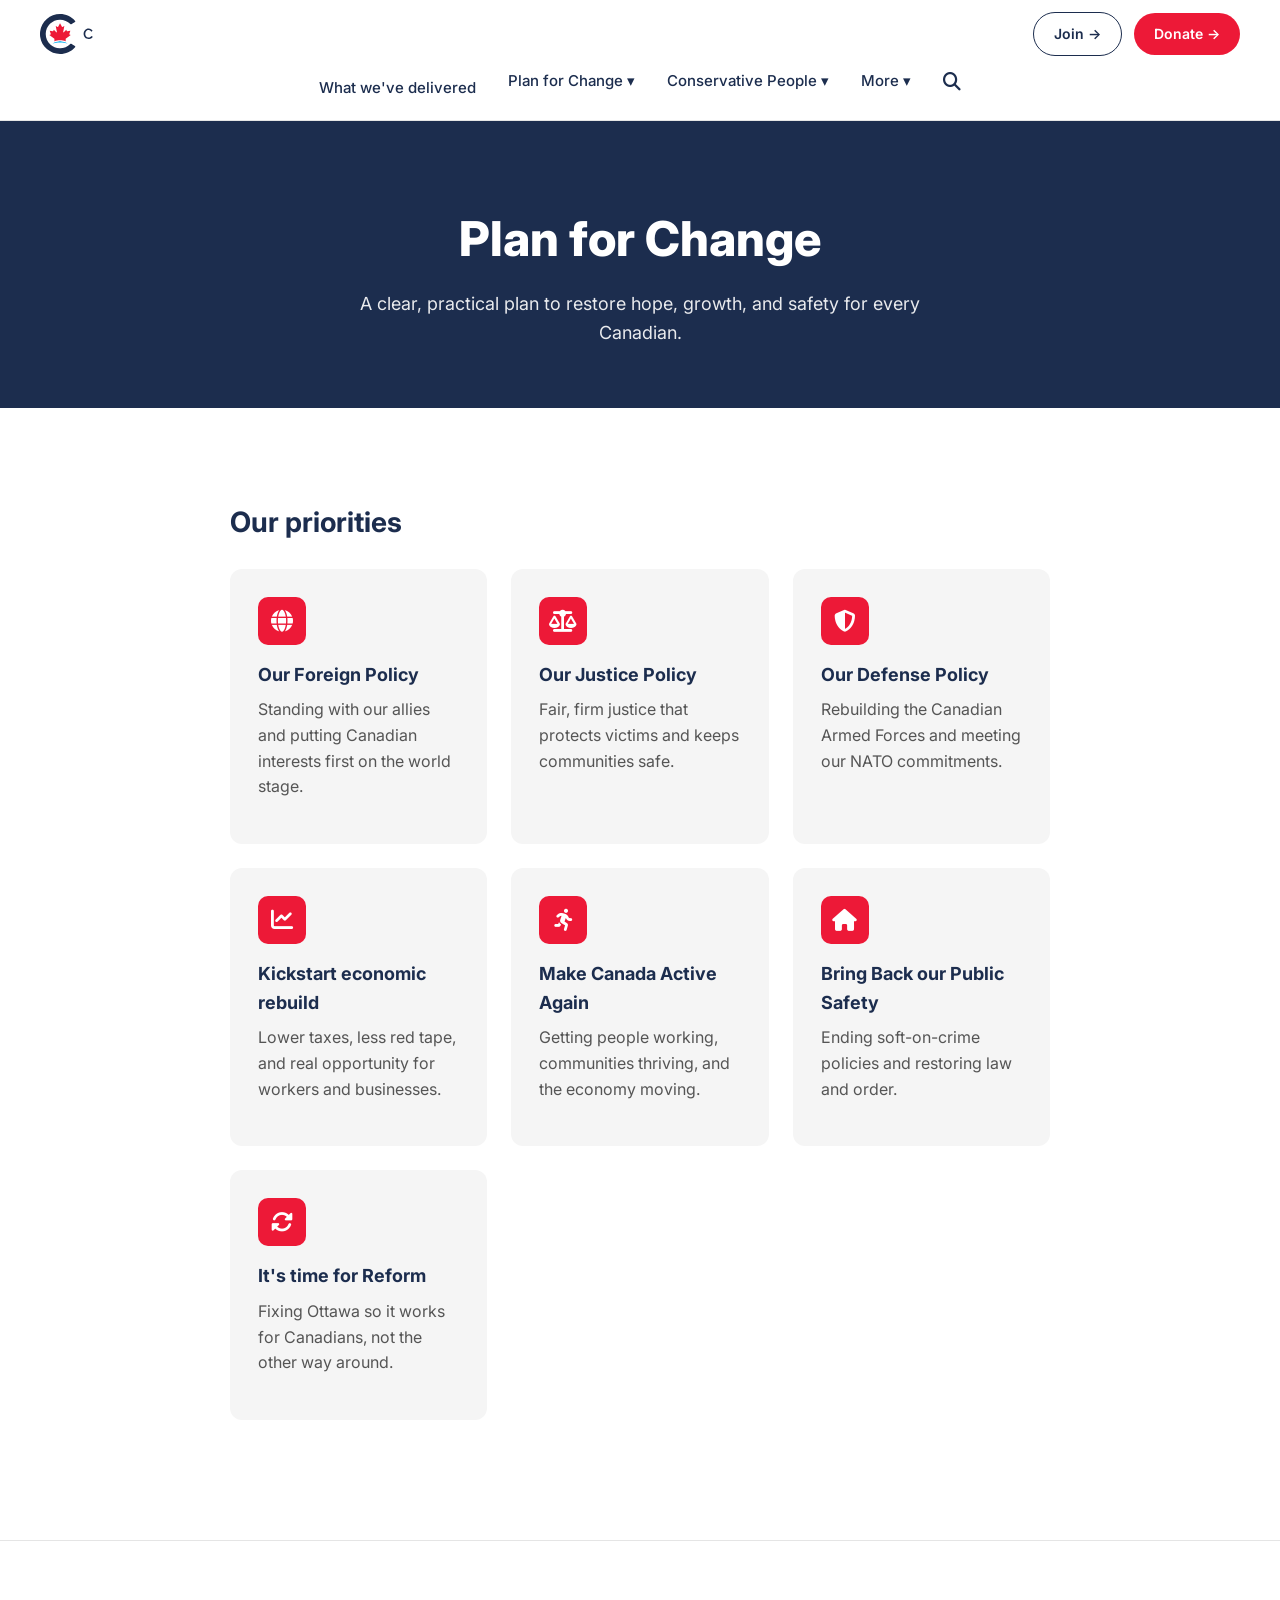
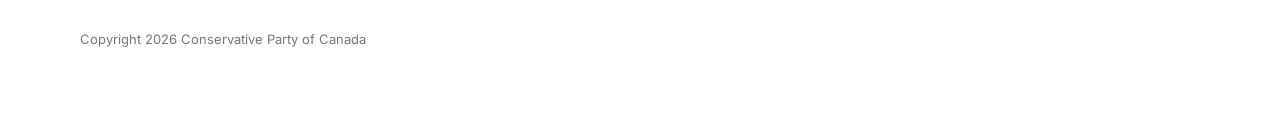
==== plan-for-change.html @ 6015b2f2 "Add What we've delivered, Plan for Change and remaining page stubs" ====
<!DOCTYPE html>
<html lang="en">
<head>
  <meta charset="UTF-8">
  <meta name="viewport" content="width=device-width, initial-scale=1.0">
  <title>Plan for Change | Conservative Party of Canada</title>
  <link href="https://fonts.googleapis.com/css2?family=Inter:wght@400;500;600;700;800&display=swap" rel="stylesheet">
  <link rel="stylesheet" href="css/styles.css">
  <link rel="stylesheet" href="https://cdnjs.cloudflare.com/ajax/libs/font-awesome/6.5.1/css/all.min.css">
</head>
<body>
  <header class="header">
    <div class="header-top">
      <a href="index.html" class="logo"><img src="assets/logo.svg" alt="Conservative Party of Canada"></a>
      <div class="header-actions">
        <a href="join.html" class="btn btn-outline">Join →</a>
        <a href="donate.html" class="btn btn-primary">Donate →</a>
      </div>
    </div>
    <nav class="nav">
      <a href="what-weve-delivered.html">What we've delivered</a>
      <div class="dropdown"><span class="dropdown-toggle">Plan for Change ▾</span>
        <div class="dropdown-menu">
          <a href="plan-for-change.html">Overview</a>
          <a href="foreign-policy.html">Our Foreign Policy</a>
          <a href="justice-policy.html">Our Justice Policy</a>
          <a href="defense-policy.html">Our Defense Policy</a>
          <a href="economic-rebuild.html">Kickstart economic rebuild</a>
          <a href="active-again.html">Make Canada Active Again</a>
          <a href="public-safety.html">Bring Back our Public Safety</a>
          <a href="reform.html">It's time for Reform</a>
        </div>
      </div>
      <div class="dropdown"><span class="dropdown-toggle">Conservative People ▾</span>
        <div class="dropdown-menu">
          <a href="team.html">Meet the Conservative team</a>
          <a href="cabinet.html">Cabinet Picks</a>
          <a href="mps.html">Members of Parliament</a>
        </div>
      </div>
      <div class="dropdown"><span class="dropdown-toggle">More ▾</span>
        <div class="dropdown-menu">
          <a href="about.html">About Us</a>
          <a href="constitution.html">Party Constitution</a>
          <a href="electoral-laws.html">Electoral Laws</a>
          <a href="contact.html">Contact us</a>
          <a href="careers.html">Careers</a>
        </div>
      </div>
      <span class="search-icon"><i class="fas fa-search"></i></span>
    </nav>
  </header>
  <section class="page-hero">
    <h1>Plan for Change</h1>
    <p>A clear, practical plan to restore hope, growth, and safety for every Canadian.</p>
  </section>
  <div class="content">
    <h2>Our priorities</h2>
    <div class="plan-grid" style="margin-top:24px;">
      <a href="foreign-policy.html" class="plan-card">
        <div class="icon"><i class="fas fa-globe"></i></div>
        <h3>Our Foreign Policy</h3>
        <p>Standing with our allies and putting Canadian interests first on the world stage.</p>
      </a>
      <a href="justice-policy.html" class="plan-card">
        <div class="icon"><i class="fas fa-balance-scale"></i></div>
        <h3>Our Justice Policy</h3>
        <p>Fair, firm justice that protects victims and keeps communities safe.</p>
      </a>
      <a href="defense-policy.html" class="plan-card">
        <div class="icon"><i class="fas fa-shield-alt"></i></div>
        <h3>Our Defense Policy</h3>
        <p>Rebuilding the Canadian Armed Forces and meeting our NATO commitments.</p>
      </a>
      <a href="economic-rebuild.html" class="plan-card">
        <div class="icon"><i class="fas fa-chart-line"></i></div>
        <h3>Kickstart economic rebuild</h3>
        <p>Lower taxes, less red tape, and real opportunity for workers and businesses.</p>
      </a>
      <a href="active-again.html" class="plan-card">
        <div class="icon"><i class="fas fa-running"></i></div>
        <h3>Make Canada Active Again</h3>
        <p>Getting people working, communities thriving, and the economy moving.</p>
      </a>
      <a href="public-safety.html" class="plan-card">
        <div class="icon"><i class="fas fa-home"></i></div>
        <h3>Bring Back our Public Safety</h3>
        <p>Ending soft-on-crime policies and restoring law and order.</p>
      </a>
      <a href="reform.html" class="plan-card">
        <div class="icon"><i class="fas fa-sync-alt"></i></div>
        <h3>It's time for Reform</h3>
        <p>Fixing Ottawa so it works for Canadians, not the other way around.</p>
      </a>
    </div>
  </div>
  <footer class="footer">
    <div class="footer-bottom" style="border:none;padding:40px;">
      <div>Copyright 2026 Conservative Party of Canada</div>
    </div>
  </footer>
</body>
</html>
---- css/styles.css ----
:root {
  --primary: #1c2d4e;
  --accent: #ed1937;
  --accent-hover: #c4122e;
  --white: #ffffff;
  --light-gray: #f5f5f5;
  --dark: #1a1a1a;
  --text: #333333;
  --font: 'Inter', -apple-system, BlinkMacSystemFont, 'Segoe UI', Roboto, Oxygen, Ubuntu, sans-serif;
}

* {
  margin: 0;
  padding: 0;
  box-sizing: border-box;
}

body {
  font-family: var(--font);
  color: var(--text);
  line-height: 1.6;
  background: var(--white);
}

a {
  text-decoration: none;
  color: inherit;
}

img {
  max-width: 100%;
  height: auto;
  display: block;
}

/* Header */
.header {
  background: var(--white);
  border-bottom: 1px solid #e5e5e5;
  position: sticky;
  top: 0;
  z-index: 1000;
}

.header-top {
  display: flex;
  justify-content: space-between;
  align-items: center;
  padding: 12px 40px;
  max-width: 1400px;
  margin: 0 auto;
}

.logo {
  display: flex;
  align-items: center;
  height: 40px;
}

.logo svg, .logo img {
  height: 40px;
  width: auto;
}

.header-actions {
  display: flex;
  gap: 12px;
  align-items: center;
}

.btn {
  display: inline-flex;
  align-items: center;
  gap: 6px;
  padding: 10px 20px;
  border-radius: 999px;
  font-weight: 600;
  font-size: 14px;
  border: none;
  cursor: pointer;
  transition: all 0.2s;
}

.btn-primary {
  background: var(--accent);
  color: var(--white);
}

.btn-primary:hover {
  background: var(--accent-hover);
}

.btn-outline {
  background: transparent;
  color: var(--primary);
  border: 1.5px solid var(--primary);
}

.btn-outline:hover {
  background: var(--primary);
  color: var(--white);
}

.btn-dark {
  background: var(--primary);
  color: var(--white);
}

.btn-dark:hover {
  background: #152238;
}

.nav {
  display: flex;
  justify-content: center;
  gap: 32px;
  padding: 0 40px 12px;
  max-width: 1400px;
  margin: 0 auto;
  position: relative;
}

.nav a, .nav .dropdown-toggle {
  font-size: 15px;
  font-weight: 500;
  color: var(--primary);
  padding: 8px 0;
  position: relative;
  cursor: pointer;
}

.nav a:hover, .nav .dropdown-toggle:hover {
  color: var(--accent);
}

.nav a::after, .nav .dropdown-toggle::after {
  content: '';
  position: absolute;
  bottom: 0;
  left: 0;
  width: 0;
  height: 2px;
  background: var(--accent);
  transition: width 0.2s;
}

.nav a:hover::after, .nav .dropdown-toggle:hover::after {
  width: 100%;
}

.dropdown {
  position: relative;
}

.dropdown-menu {
  display: none;
  position: absolute;
  top: 100%;
  left: 50%;
  transform: translateX(-50%);
  background: var(--white);
  border: 1px solid #e5e5e5;
  border-radius: 8px;
  box-shadow: 0 10px 40px rgba(0,0,0,0.1);
  min-width: 240px;
  padding: 8px 0;
  z-index: 100;
}

.dropdown:hover .dropdown-menu,
.dropdown.open .dropdown-menu {
  display: block;
}

.dropdown-menu a {
  display: block;
  padding: 10px 20px;
  font-size: 14px;
  color: var(--text);
}

.dropdown-menu a:hover {
  background: var(--light-gray);
  color: var(--accent);
}

.dropdown-menu a::after {
  display: none;
}

.search-icon {
  cursor: pointer;
  color: var(--primary);
  font-size: 18px;
}

/* Hero */
.hero {
  position: relative;
  height: 560px;
  background: linear-gradient(135deg, var(--primary) 0%, #0f1a2e 100%);
  overflow: hidden;
  display: flex;
  align-items: center;
}

.hero-bg {
  position: absolute;
  inset: 0;
  background: url('https://images.unsplash.com/photo-1529107386315-e1a2ed48a620?w=1600&q=80') center/cover no-repeat;
  opacity: 0.45;
}

.hero-content {
  position: relative;
  z-index: 2;
  max-width: 1400px;
  margin: 0 auto;
  padding: 0 40px;
  width: 100%;
  display: flex;
  justify-content: space-between;
  align-items: center;
}

.hero-text h1 {
  font-size: 72px;
  font-weight: 800;
  color: var(--white);
  line-height: 1.05;
  letter-spacing: -1.5px;
  margin-bottom: 28px;
  text-shadow: 0 2px 20px rgba(0,0,0,0.3);
}

.hero-buttons {
  display: flex;
  gap: 16px;
}

/* Quote section */
.quote-section {
  background: var(--accent);
  color: var(--white);
  padding: 60px 40px;
  display: flex;
  max-width: 1400px;
  margin: 0 auto;
  gap: 40px;
  align-items: center;
}

.quote-text {
  flex: 1;
}

.quote-text h2 {
  font-size: 42px;
  font-weight: 800;
  line-height: 1.15;
  margin-bottom: 16px;
}

.quote-text p {
  font-size: 18px;
  opacity: 0.95;
}

.video-card {
  flex: 0 0 420px;
  background: var(--primary);
  border-radius: 12px;
  overflow: hidden;
  box-shadow: 0 20px 50px rgba(0,0,0,0.25);
}

.video-card img {
  width: 100%;
  height: 240px;
  object-fit: cover;
}

.video-card .video-info {
  padding: 16px 20px;
  color: var(--white);
}

.video-card .video-info h3 {
  font-size: 16px;
  font-weight: 700;
}

.video-card .video-info p {
  font-size: 13px;
  opacity: 0.8;
  margin-top: 4px;
}

/* Stories */
.section {
  max-width: 1400px;
  margin: 0 auto;
  padding: 60px 40px;
}

.section-header {
  display: flex;
  justify-content: space-between;
  align-items: center;
  margin-bottom: 28px;
}

.section-header h2 {
  font-size: 28px;
  font-weight: 700;
  color: var(--primary);
}

.section-header a {
  color: var(--accent);
  font-weight: 600;
  font-size: 15px;
}

.stories-grid {
  display: grid;
  grid-template-columns: repeat(4, 1fr);
  gap: 20px;
}

.story-card {
  border-radius: 12px;
  overflow: hidden;
  background: var(--white);
  box-shadow: 0 4px 20px rgba(0,0,0,0.06);
  transition: transform 0.2s;
}

.story-card:hover {
  transform: translateY(-4px);
}

.story-card img {
  width: 100%;
  height: 160px;
  object-fit: cover;
}

.story-card .story-body {
  padding: 16px;
}

.story-card h3 {
  font-size: 15px;
  font-weight: 600;
  color: var(--primary);
  margin-bottom: 6px;
}

.story-card .date {
  font-size: 13px;
  color: #888;
}

/* Plan cards */
.plan-grid {
  display: grid;
  grid-template-columns: repeat(3, 1fr);
  gap: 24px;
  margin-top: 20px;
}

.plan-card {
  background: var(--light-gray);
  border-radius: 12px;
  padding: 28px;
  transition: box-shadow 0.2s;
}

.plan-card:hover {
  box-shadow: 0 8px 30px rgba(0,0,0,0.08);
}

.plan-card .icon {
  width: 48px;
  height: 48px;
  background: var(--accent);
  border-radius: 10px;
  display: flex;
  align-items: center;
  justify-content: center;
  color: white;
  font-size: 22px;
  margin-bottom: 16px;
}

.plan-card h3 {
  font-size: 18px;
  font-weight: 700;
  color: var(--primary);
  margin-bottom: 8px;
}

.plan-card p {
  font-size: 14px;
  color: #555;
}

/* Signup form */
.signup-section {
  background: var(--accent);
  color: var(--white);
  border-radius: 16px;
  padding: 48px;
  display: flex;
  gap: 48px;
  max-width: 1200px;
  margin: 40px auto;
}

.signup-text {
  flex: 1;
}

.signup-text h2 {
  font-size: 36px;
  font-weight: 800;
  line-height: 1.2;
  margin-bottom: 12px;
}

.signup-text p {
  font-size: 16px;
  opacity: 0.9;
}

.signup-form {
  flex: 1;
  display: grid;
  grid-template-columns: 1fr 1fr;
  gap: 16px;
}

.signup-form .full {
  grid-column: 1 / -1;
}

.signup-form label {
  display: block;
  font-size: 13px;
  font-weight: 600;
  margin-bottom: 6px;
}

.signup-form input[type="text"],
.signup-form input[type="email"] {
  width: 100%;
  padding: 12px 14px;
  border: none;
  border-radius: 8px;
  font-size: 15px;
}

.radio-group {
  display: flex;
  flex-direction: column;
  gap: 8px;
}

.radio-group label {
  display: flex;
  align-items: center;
  gap: 8px;
  font-weight: 400;
  font-size: 14px;
  cursor: pointer;
}

.signup-form .submit-btn {
  grid-column: 1 / -1;
  background: var(--primary);
  color: white;
  border: none;
  padding: 14px;
  border-radius: 8px;
  font-size: 16px;
  font-weight: 700;
  cursor: pointer;
  margin-top: 8px;
}

.signup-form .submit-btn:hover {
  background: #152238;
}

.form-note {
  grid-column: 1 / -1;
  font-size: 12px;
  opacity: 0.8;
  margin-top: 4px;
}

/* Join / Donate banners */
.banner {
  position: relative;
  height: 320px;
  border-radius: 16px;
  overflow: hidden;
  margin: 40px auto;
  max-width: 1400px;
  display: flex;
  align-items: center;
}

.banner-bg {
  position: absolute;
  inset: 0;
  background: center/cover no-repeat;
  filter: brightness(0.55);
}

.banner-content {
  position: relative;
  z-index: 2;
  padding: 0 48px;
  color: white;
  max-width: 500px;
}

.banner-content h2 {
  font-size: 36px;
  font-weight: 800;
  margin-bottom: 12px;
}

.banner-content p {
  font-size: 16px;
  margin-bottom: 20px;
  opacity: 0.95;
}

/* Footer */
.footer {
  background: var(--white);
  border-top: 1px solid #e5e5e5;
  padding: 48px 40px 24px;
  margin-top: 60px;
}

.footer-grid {
  max-width: 1400px;
  margin: 0 auto;
  display: grid;
  grid-template-columns: 1.5fr repeat(5, 1fr);
  gap: 32px;
  margin-bottom: 40px;
}

.footer-brand p {
  font-size: 13px;
  color: #666;
  margin-top: 12px;
  line-height: 1.5;
}

.footer-col h4 {
  font-size: 14px;
  font-weight: 700;
  color: var(--primary);
  margin-bottom: 16px;
}

.footer-col a {
  display: block;
  font-size: 13px;
  color: #555;
  margin-bottom: 10px;
}

.footer-col a:hover {
  color: var(--accent);
}

.footer-bottom {
  max-width: 1400px;
  margin: 0 auto;
  padding-top: 24px;
  border-top: 1px solid #eee;
  display: flex;
  justify-content: space-between;
  align-items: center;
  font-size: 13px;
  color: #777;
}

.socials {
  display: flex;
  gap: 16px;
}

.socials a {
  color: #555;
  font-size: 18px;
}

/* Page content */
.page-hero {
  background: var(--primary);
  color: white;
  padding: 80px 40px 60px;
  text-align: center;
}

.page-hero h1 {
  font-size: 48px;
  font-weight: 800;
  margin-bottom: 12px;
}

.page-hero p {
  font-size: 18px;
  opacity: 0.9;
  max-width: 600px;
  margin: 0 auto;
}

.content {
  max-width: 900px;
  margin: 0 auto;
  padding: 60px 40px;
}

.content h2 {
  font-size: 28px;
  color: var(--primary);
  margin: 32px 0 16px;
}

.content p {
  margin-bottom: 16px;
  font-size: 16px;
}

.content ul {
  margin: 16px 0 16px 24px;
}

.content li {
  margin-bottom: 8px;
}

/* Responsive */
@media (max-width: 1024px) {
  .stories-grid {
    grid-template-columns: repeat(2, 1fr);
  }
  .plan-grid {
    grid-template-columns: 1fr;
  }
  .quote-section {
    flex-direction: column;
  }
  .video-card {
    flex: none;
    width: 100%;
  }
  .signup-section {
    flex-direction: column;
  }
  .footer-grid {
    grid-template-columns: 1fr 1fr;
  }
  .hero-text h1 {
    font-size: 48px;
  }
}

@media (max-width: 640px) {
  .header-top, .nav {
    padding-left: 20px;
    padding-right: 20px;
  }
  .nav {
    gap: 16px;
    overflow-x: auto;
  }
  .stories-grid {
    grid-template-columns: 1fr;
  }
  .hero {
    height: auto;
    padding: 60px 0;
  }
  .hero-content {
    flex-direction: column;
    text-align: center;
  }
  .hero-text h1 {
    font-size: 40px;
  }
  .footer-grid {
    grid-template-columns: 1fr;
  }
}
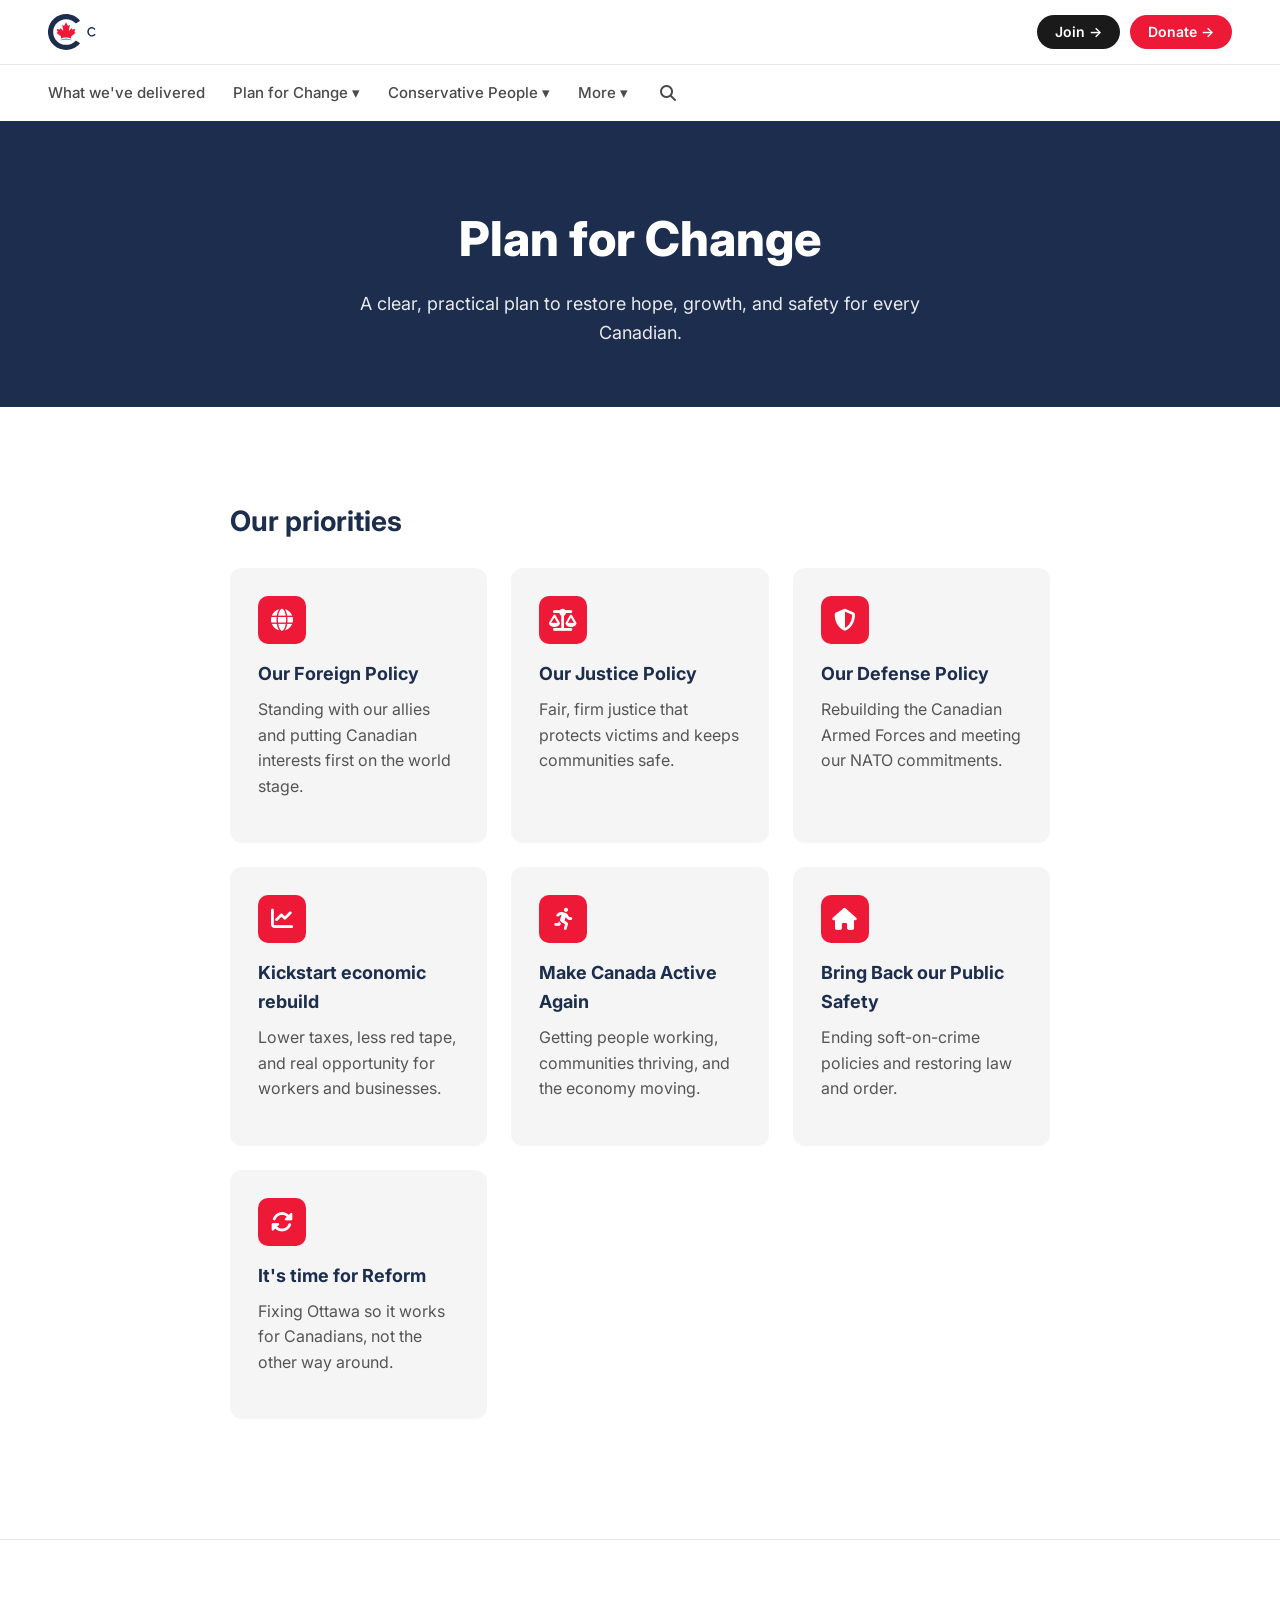
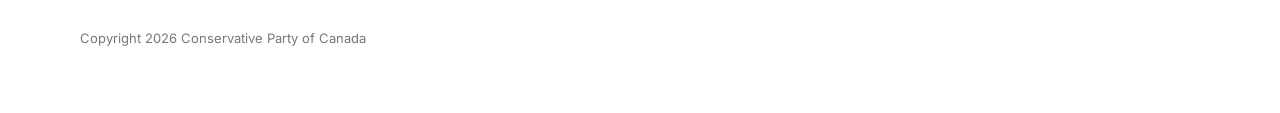
==== commit 1329339d: "Update headers on remaining pages to match the fixed Labour-style header" ====
--- a/plan-for-change.html
+++ b/plan-for-change.html
@@ -13,10 +13,11 @@
     <div class="header-top">
       <a href="index.html" class="logo"><img src="assets/logo.svg" alt="Conservative Party of Canada"></a>
       <div class="header-actions">
-        <a href="join.html" class="btn btn-outline">Join →</a>
-        <a href="donate.html" class="btn btn-primary">Donate →</a>
+        <a href="join.html" class="btn btn-join">Join →</a>
+        <a href="donate.html" class="btn btn-donate">Donate →</a>
       </div>
     </div>
+    <div class="header-divider"></div>
     <nav class="nav">
       <a href="what-weve-delivered.html">What we've delivered</a>
       <div class="dropdown"><span class="dropdown-toggle">Plan for Change ▾</span>
@@ -50,10 +51,12 @@
       <span class="search-icon"><i class="fas fa-search"></i></span>
     </nav>
   </header>
+
   <section class="page-hero">
     <h1>Plan for Change</h1>
     <p>A clear, practical plan to restore hope, growth, and safety for every Canadian.</p>
   </section>
+
   <div class="content">
     <h2>Our priorities</h2>
     <div class="plan-grid" style="margin-top:24px;">
@@ -94,6 +97,7 @@
       </a>
     </div>
   </div>
+
   <footer class="footer">
     <div class="footer-bottom" style="border:none;padding:40px;">
       <div>Copyright 2026 Conservative Party of Canada</div>
--- a/css/styles.css
+++ b/css/styles.css
@@ -6,6 +6,7 @@
   --light-gray: #f5f5f5;
   --dark: #1a1a1a;
   --text: #333333;
+  --nav-text: #4a4a4a;
   --font: 'Inter', -apple-system, BlinkMacSystemFont, 'Segoe UI', Roboto, Oxygen, Ubuntu, sans-serif;
 }
 
@@ -33,10 +34,9 @@
   display: block;
 }
 
-/* Header */
+/* ========== HEADER (matches Labour style) ========== */
 .header {
   background: var(--white);
-  border-bottom: 1px solid #e5e5e5;
   position: sticky;
   top: 0;
   z-index: 1000;
@@ -46,7 +46,7 @@
   display: flex;
   justify-content: space-between;
   align-items: center;
-  padding: 12px 40px;
+  padding: 14px 48px;
   max-width: 1400px;
   margin: 0 auto;
 }
@@ -54,17 +54,18 @@
 .logo {
   display: flex;
   align-items: center;
-  height: 40px;
-}
-
-.logo svg, .logo img {
-  height: 40px;
+  height: 36px;
+}
+
+.logo img,
+.logo svg {
+  height: 36px;
   width: auto;
 }
 
 .header-actions {
   display: flex;
-  gap: 12px;
+  gap: 10px;
   align-items: center;
 }
 
@@ -72,13 +73,34 @@
   display: inline-flex;
   align-items: center;
   gap: 6px;
-  padding: 10px 20px;
+  padding: 9px 18px;
   border-radius: 999px;
   font-weight: 600;
   font-size: 14px;
   border: none;
   cursor: pointer;
-  transition: all 0.2s;
+  transition: all 0.2s ease;
+  line-height: 1.2;
+}
+
+/* Join button - dark/black like Labour */
+.btn-join {
+  background: #1a1a1a;
+  color: var(--white);
+}
+
+.btn-join:hover {
+  background: #333;
+}
+
+/* Donate button - red */
+.btn-donate {
+  background: var(--accent);
+  color: var(--white);
+}
+
+.btn-donate:hover {
+  background: var(--accent-hover);
 }
 
 .btn-primary {
@@ -101,50 +123,53 @@
   color: var(--white);
 }
 
-.btn-dark {
-  background: var(--primary);
-  color: var(--white);
-}
-
-.btn-dark:hover {
-  background: #152238;
-}
-
+/* Divider line under logo row */
+.header-divider {
+  height: 1px;
+  background: #e8e8e8;
+  width: 100%;
+}
+
+/* Navigation row - left aligned like Labour */
 .nav {
   display: flex;
-  justify-content: center;
-  gap: 32px;
-  padding: 0 40px 12px;
-  max-width: 1400px;
-  margin: 0 auto;
-  position: relative;
-}
-
-.nav a, .nav .dropdown-toggle {
+  align-items: center;
+  gap: 28px;
+  padding: 12px 48px;
+  max-width: 1400px;
+  margin: 0 auto;
+}
+
+.nav a,
+.nav .dropdown-toggle {
   font-size: 15px;
   font-weight: 500;
-  color: var(--primary);
-  padding: 8px 0;
+  color: var(--nav-text);
+  padding: 4px 0;
   position: relative;
   cursor: pointer;
-}
-
-.nav a:hover, .nav .dropdown-toggle:hover {
+  white-space: nowrap;
+}
+
+.nav a:hover,
+.nav .dropdown-toggle:hover {
   color: var(--accent);
 }
 
-.nav a::after, .nav .dropdown-toggle::after {
+.nav a::after,
+.nav .dropdown-toggle::after {
   content: '';
   position: absolute;
-  bottom: 0;
+  bottom: -2px;
   left: 0;
   width: 0;
   height: 2px;
   background: var(--accent);
-  transition: width 0.2s;
-}
-
-.nav a:hover::after, .nav .dropdown-toggle:hover::after {
+  transition: width 0.2s ease;
+}
+
+.nav a:hover::after,
+.nav .dropdown-toggle:hover::after {
   width: 100%;
 }
 
@@ -155,13 +180,12 @@
 .dropdown-menu {
   display: none;
   position: absolute;
-  top: 100%;
-  left: 50%;
-  transform: translateX(-50%);
+  top: calc(100% + 8px);
+  left: 0;
   background: var(--white);
   border: 1px solid #e5e5e5;
   border-radius: 8px;
-  box-shadow: 0 10px 40px rgba(0,0,0,0.1);
+  box-shadow: 0 12px 40px rgba(0,0,0,0.12);
   min-width: 240px;
   padding: 8px 0;
   z-index: 100;
@@ -174,7 +198,7 @@
 
 .dropdown-menu a {
   display: block;
-  padding: 10px 20px;
+  padding: 10px 18px;
   font-size: 14px;
   color: var(--text);
 }
@@ -190,11 +214,18 @@
 
 .search-icon {
   cursor: pointer;
-  color: var(--primary);
-  font-size: 18px;
-}
-
-/* Hero */
+  color: var(--nav-text);
+  font-size: 16px;
+  margin-left: 4px;
+  display: flex;
+  align-items: center;
+}
+
+.search-icon:hover {
+  color: var(--accent);
+}
+
+/* ========== REST OF STYLES ========== */
 .hero {
   position: relative;
   height: 560px;
@@ -238,7 +269,6 @@
   gap: 16px;
 }
 
-/* Quote section */
 .quote-section {
   background: var(--accent);
   color: var(--white);
@@ -296,7 +326,6 @@
   margin-top: 4px;
 }
 
-/* Stories */
 .section {
   max-width: 1400px;
   margin: 0 auto;
@@ -362,7 +391,6 @@
   color: #888;
 }
 
-/* Plan cards */
 .plan-grid {
   display: grid;
   grid-template-columns: repeat(3, 1fr);
@@ -406,7 +434,6 @@
   color: #555;
 }
 
-/* Signup form */
 .signup-section {
   background: var(--accent);
   color: var(--white);
@@ -500,7 +527,6 @@
   margin-top: 4px;
 }
 
-/* Join / Donate banners */
 .banner {
   position: relative;
   height: 320px;
@@ -539,7 +565,6 @@
   opacity: 0.95;
 }
 
-/* Footer */
 .footer {
   background: var(--white);
   border-top: 1px solid #e5e5e5;
@@ -603,7 +628,6 @@
   font-size: 18px;
 }
 
-/* Page content */
 .page-hero {
   background: var(--primary);
   color: white;
@@ -649,56 +673,22 @@
   margin-bottom: 8px;
 }
 
-/* Responsive */
 @media (max-width: 1024px) {
-  .stories-grid {
-    grid-template-columns: repeat(2, 1fr);
-  }
-  .plan-grid {
-    grid-template-columns: 1fr;
-  }
-  .quote-section {
-    flex-direction: column;
-  }
-  .video-card {
-    flex: none;
-    width: 100%;
-  }
-  .signup-section {
-    flex-direction: column;
-  }
-  .footer-grid {
-    grid-template-columns: 1fr 1fr;
-  }
-  .hero-text h1 {
-    font-size: 48px;
-  }
+  .stories-grid { grid-template-columns: repeat(2, 1fr); }
+  .plan-grid { grid-template-columns: 1fr; }
+  .quote-section { flex-direction: column; }
+  .video-card { flex: none; width: 100%; }
+  .signup-section { flex-direction: column; }
+  .footer-grid { grid-template-columns: 1fr 1fr; }
+  .hero-text h1 { font-size: 48px; }
 }
 
 @media (max-width: 640px) {
-  .header-top, .nav {
-    padding-left: 20px;
-    padding-right: 20px;
-  }
-  .nav {
-    gap: 16px;
-    overflow-x: auto;
-  }
-  .stories-grid {
-    grid-template-columns: 1fr;
-  }
-  .hero {
-    height: auto;
-    padding: 60px 0;
-  }
-  .hero-content {
-    flex-direction: column;
-    text-align: center;
-  }
-  .hero-text h1 {
-    font-size: 40px;
-  }
-  .footer-grid {
-    grid-template-columns: 1fr;
-  }
-}
+  .header-top, .nav { padding-left: 20px; padding-right: 20px; }
+  .nav { gap: 16px; overflow-x: auto; }
+  .stories-grid { grid-template-columns: 1fr; }
+  .hero { height: auto; padding: 60px 0; }
+  .hero-content { flex-direction: column; text-align: center; }
+  .hero-text h1 { font-size: 40px; }
+  .footer-grid { grid-template-columns: 1fr; }
+}
